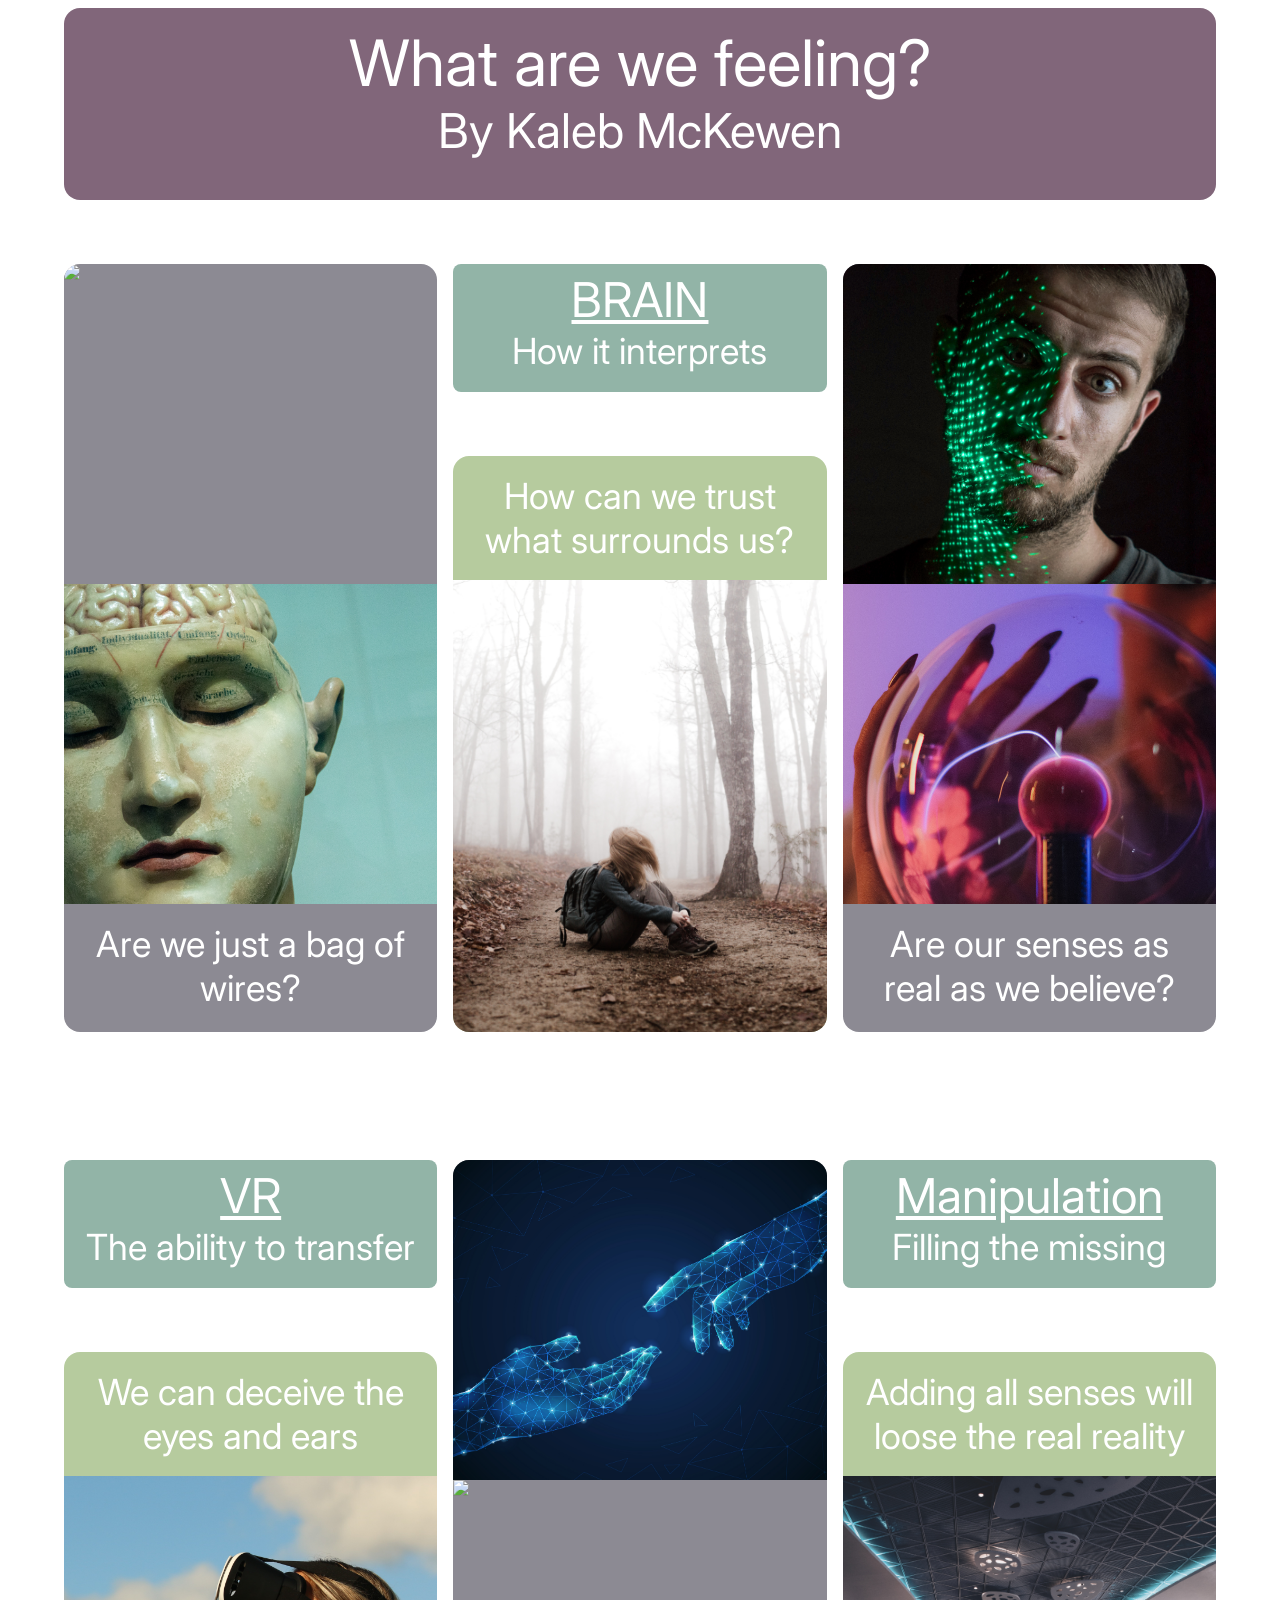
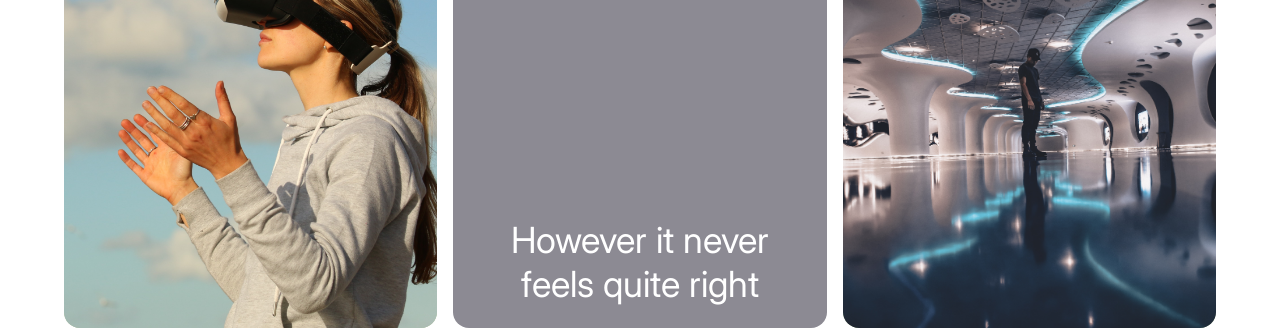
==== index.html @ 56bd13c2 "Added files Added website html, css and images to main" ====
<!DOCTYPE html>
<html>
<head>
    <meta charset="UTF-8" />
    <meta name="viewport" content="width=device-width, initial-scale=1">
    <title>DES222 Task 1 Kaleb McKewen</title>
    <link href='https://fonts.googleapis.com/css?family=Inter' rel='stylesheet'>
    <link rel="stylesheet" href="style.css">
</head>
<body>
    
  <div class="main-container-1">

    <div class="banner" id="banner">
      <div class="banner-title">What are we feeling?</div>
      <div class="banner-subtitle">By Kaleb McKewen</div>
    </div>

    <div class="double-picture-section" id="section1">
      <div class="double-picture-section-images">
      <img class="section-picture1" id="image1" src="./images/image1.jpg"></img>
      <img class="section-picture2" id="image2" src="./images/image2.jpg"></img>
      </div>
      <div class="section-blurb">Are we just a bag of wires?</div>
    </div>

    <div class="section-title" id="section1title">
      <div class="section-title-top">BRAIN</div>
      <div class="section-title-bottom">How it interprets</div>
    </div>

    <div class="single-picture-section" id="section2">
      <div class="section-blurb">How can we trust what surrounds us?</div>
      <img class="section-picture" id="image3" src="./images/image3.jpg"></img>
    </div>

    <div class="double-picture-section" id="section3">
      <div class="double-picture-section-images">
      <img class="section-picture1" id="image4" src="./images/image4.jpg"></img>
      <img class="section-picture2" id="image5" src="./images/image5.jpg"></img>
      </div>
      <div class="section-blurb">Are our senses as real as we believe?</div>
    </div>


    <div class="section-title" id="section4title">
      <div class="section-title-top">VR</div>
      <div class="section-title-bottom">The ability to transfer</div>
    </div>

    <div class="single-picture-section" id="section4">
      <div class="section-blurb">We can deceive the eyes and ears</div>
      <img class="section-picture" id="image6" src="./images/image6.jpg"></img>
    </div>

    <div class="double-picture-section" id="section5">
      <div class="double-picture-section-images">
      <img class="section-picture1" id="image7" src="./images/image7.jpg"></img>
      <img class="section-picture2" id="image8" src="./images/image8.jpg"></img>
      </div>
      <div class="section-blurb">However it never feels quite right</div>
    </div>

    <div class="section-title" id="section6title">
      <div class="section-title-top">Manipulation</div>
      <div class="section-title-bottom">Filling the missing</div>
    </div>

    <div class="single-picture-section" id="section6">
      <div class="section-blurb">Adding all senses will loose the real reality</div>
      <img class="section-picture" id="image6" src="./images/image9.jpg"></img>
    </div>
          
  </div>
</body>
</html>
---- style.css ----
/* Color pallete */
:root {
    --white-font: #FFFFFF;
    --black-font: #000000;
    --color1: #81667A;
    --color2: #8C8A93;
    --color3: #92B4A7;
    --color4: #B6CB9E;
    --color5: #D1F0B1;
}

.main-container-1 {
    max-width: 72em;
    margin: 0 auto;
    font-family: Inter;
    color: var(--white-font)
}

.banner {
    background-color: var(--color1);
    padding: 1em;
    border-radius: 1em;
    text-align: center;
}

.banner-title {
    font-size: 4em;
}

.banner-subtitle {
    font-size: 3em;
}

.double-picture-section {
    background-color: var(--color2);
    display:flex;
    flex-direction: column;
    border-radius: 1em;
    overflow: hidden;
 
}

.single-picture-section {
    background-color: var(--color4);
    display:flex;
    flex-direction: column;
    border-radius: 1em;
    overflow: hidden;
}

.section-picture {
    width: 100%;
    height:100%;
    object-fit:cover;
}

.section-picture1 {
    min-height: 20em;
    max-height: 20em;
    object-fit:cover;
}

.section-picture2 {
    min-height: 20em;
    max-height: 20em;
    object-fit:cover;
}

.double-picture-section-images {
    display: flex;
    flex-direction: column;
    flex-wrap: nowrap;
    justify-content: center;
    align-items: stretch;
    align-content: stretch
}


.section-blurb {
    padding: 0.5em;
    font-size: 2.25em;
    text-align: center;

}

.section-title {
    background-color: var(--color3);
    text-align: center;
    padding-top: 0.4em;
    border-radius: 0.5em;
}

.section-title-top{
    text-decoration: underline;
    font-size: 3em;
}

.section-title-bottom{
    font-size: 2.25em;
}


/*grid area names */
#banner {
    grid-area: ban;
}

#section1 {
    grid-area: sc1;
}

#section2 {
    grid-area: sc2;
}

#section3 {
    grid-area: sc3;
}

#section4 {
    grid-area: sc4;
}

#section5 {
    grid-area: sc5;
}

#section6 {
    grid-area: sc6;
}

#section1title {
    grid-area: sc1t;
}

#section4title {
    grid-area: sc4t;
}

#section6title {
    grid-area: sc6t;
}


.main-container-1 {
    display: grid;
    column-gap: 1em;
   grid-auto-columns: 1fr;
}


/* Responsive Layout breakpoints*/
.main-container-1 {
    /* Phone Layout */
    grid-template:
    "ban ban ban ban" minmax(12em, auto)
    ".   .   .   .  "minmax(4em, auto)
    "sc1t sc1t sc1t sc1t" minmax(8em, auto)
    ".   .   .   .  "minmax(2em, auto)
    "sc1 sc1 sc1 sc1" minmax(32em, auto)
    ".   .   .   .  "minmax(2em, auto)
    "sc2 sc2 sc2 sc2" minmax(32em, auto)
    ".   .   .   .  "minmax(2em, auto)
    "sc3 sc3 sc3 sc3" minmax(32em, auto)
    ".   .   .   .  "minmax(2em, auto)
    "sc4t sc4t sc4t sc4t" minmax(8em, auto)
    ".   .   .   .  "minmax(2em, auto)
    "sc4 sc4 sc4 sc4" minmax(32em, auto)
    ".   .   .   .  "minmax(2em, auto)
    "sc5 sc5 sc5 sc5" minmax(32em, auto)
    ".   .   .   .  "minmax(2em, auto)
    "sc6t sc6t sc6t sc6t" minmax(8em, auto)
    ".   .   .   .  "minmax(2em, auto)
    "sc6 sc6 sc6 sc6" minmax(32em, auto)

}

@media (min-width: 50em) {
    .main-container-1 {
    /* Tablet Layout */
    grid-template:
    "ban ban ban ban ban ban ban ban" minmax(12em, auto)
    ".   .   .   .   .   .   .   .  " minmax(4em, auto)
    "sc1t sc1t sc1t sc1t .   .   .   .  " minmax(4em, 4em)
    "sc1t sc1t sc1t sc1t  sc2  sc2 sc2 sc2  " minmax(4em, 4em)
    ". . . .  sc2  sc2 sc2 sc2  " minmax(4em, 4em)
    "sc1 sc1 sc1 sc1  sc2  sc2 sc2 sc2  " minmax(28em, 28em)
    "sc1 sc1 sc1 sc1  .  . . .  " minmax(4em, 4em)
    "sc1 sc1 sc1 sc1  sc3  sc3 sc3 sc3  " minmax(16em, 16em)
    ". . . .  sc3  sc3 sc3 sc3  " minmax(4em, 4em)
    "sc4t sc4t sc4t sc4t  sc3  sc3 sc3 sc3  " minmax(8em, 8em)
    ". . . .  sc3  sc3 sc3 sc3  " minmax(4em, 4em)
    "sc4 sc4 sc4 sc4  sc3  sc3 sc3 sc3  " minmax(16em, 16em)
    "sc4 sc4 sc4 sc4  .  . . .  " minmax(4em, 4em)
    "sc4 sc4 sc4 sc4  sc5  sc5 sc5 sc5  " minmax(16em, 16em)
    ". . . .  sc5  sc5 sc5 sc5  " minmax(4em, 4em)
    "sc6t sc6t sc6t sc6t  sc5  sc5 sc5 sc5  " minmax(8em, 8em)
    ". . . .  sc5  sc5 sc5 sc5  " minmax(4em, 4em)
    "sc6 sc6 sc6 sc6  sc5  sc5 sc5 sc5  " minmax(16em, 16em)
    "sc6 sc6 sc6 sc6  .  . . .  " minmax(28em, 28em)
    }
}

@media (min-width: 75em) {
    .main-container-1 {
    /* Desktop Layout */
    grid-template:
    "ban ban ban ban ban ban ban ban ban ban ban ban" minmax(12em, auto)
    " .   .   .   .   .   .   .   .   .   .   .   . " minmax(4em, auto)
    "sc1 sc1 sc1 sc1 sc1t sc1t sc1t sc1t sc3 sc3 sc3 sc3" minmax(8em, 8em)
    "sc1 sc1 sc1 sc1   .   .    .    . sc3 sc3 sc3 sc3" minmax(4em, 4em)
    "sc1 sc1 sc1 sc1 sc2 sc2 sc2 sc2 sc3 sc3 sc3 sc3" minmax(36em, auto)
    " .   .   .   .   .   .   .   .   .   .   .   . " minmax(8em, auto)
    "sc4t sc4t sc4t sc4t sc5 sc5 sc5 sc5 sc6t sc6t sc6t sc6t" minmax(8em, 8em)
    ".    .    .    .    sc5 sc5 sc5 sc5  .   .    .    ." minmax(4em, 4em)
    "sc4 sc4 sc4 sc4 sc5 sc5 sc5 sc5 sc6 sc6 sc6 sc6" minmax(36em, 36em)
    }
}
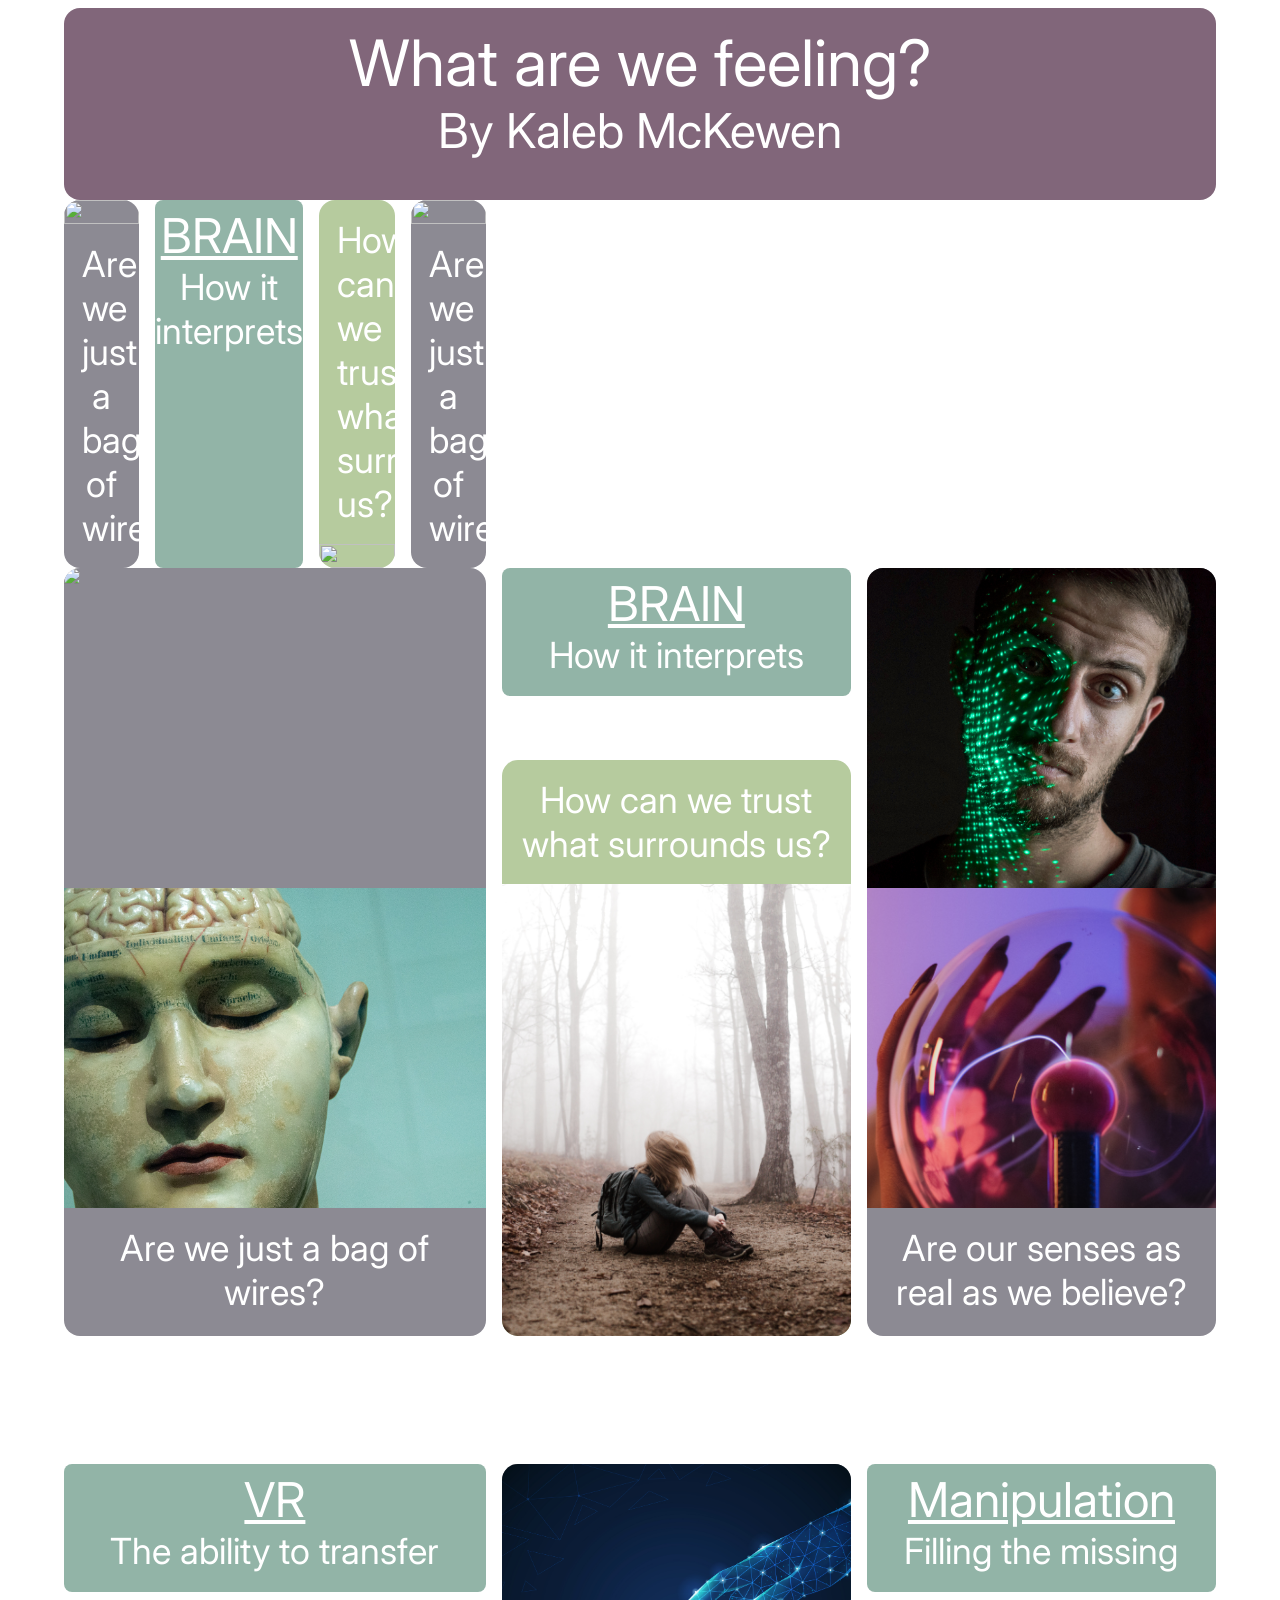
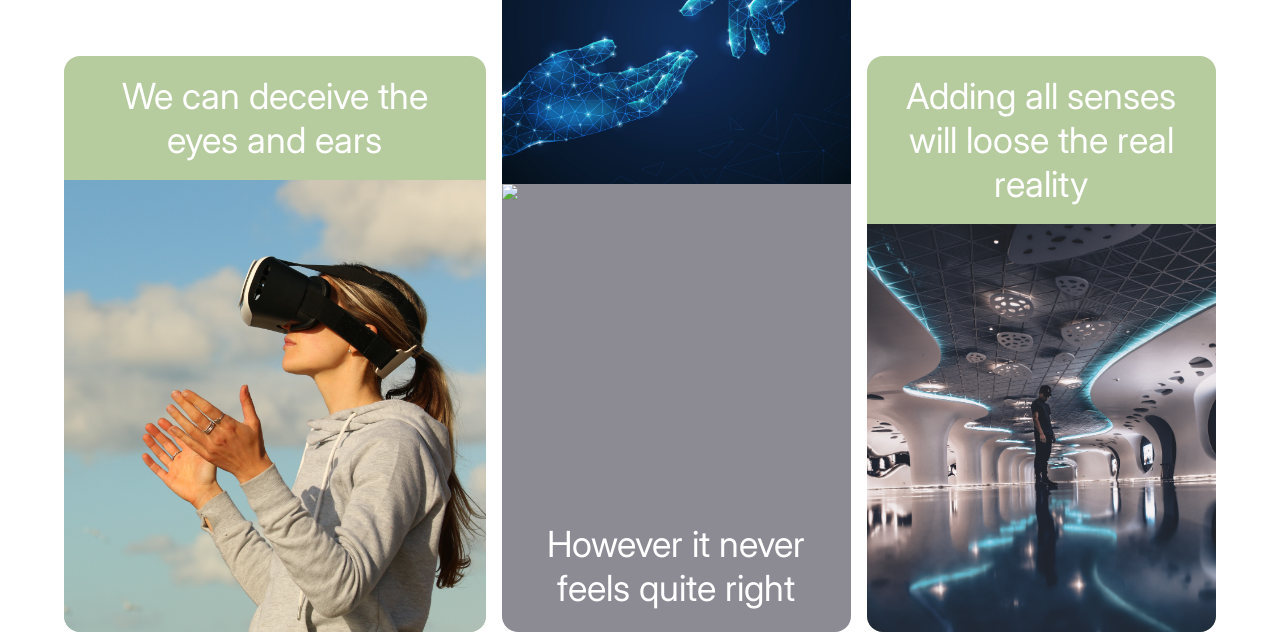
==== commit 5ac515c6: "Added sections Added section 7 to 9" ====
--- a/index.html
+++ b/index.html
@@ -16,7 +16,7 @@
       <div class="banner-subtitle">By Kaleb McKewen</div>
     </div>
 
-    <div class="double-picture-section" id="section1">
+    <div class="large-picture-section" id="section1">
       <div class="double-picture-section-images">
       <img class="section-picture1" id="image1" src="./images/image1.jpg"></img>
       <img class="section-picture2" id="image2" src="./images/image2.jpg"></img>
@@ -34,7 +34,7 @@
       <img class="section-picture" id="image3" src="./images/image3.jpg"></img>
     </div>
 
-    <div class="double-picture-section" id="section3">
+    <div class="large-picture-section" id="section3">
       <div class="double-picture-section-images">
       <img class="section-picture1" id="image4" src="./images/image4.jpg"></img>
       <img class="section-picture2" id="image5" src="./images/image5.jpg"></img>
@@ -53,7 +53,7 @@
       <img class="section-picture" id="image6" src="./images/image6.jpg"></img>
     </div>
 
-    <div class="double-picture-section" id="section5">
+    <div class="large-picture-section" id="section5">
       <div class="double-picture-section-images">
       <img class="section-picture1" id="image7" src="./images/image7.jpg"></img>
       <img class="section-picture2" id="image8" src="./images/image8.jpg"></img>
@@ -68,7 +68,27 @@
 
     <div class="single-picture-section" id="section6">
       <div class="section-blurb">Adding all senses will loose the real reality</div>
-      <img class="section-picture" id="image6" src="./images/image9.jpg"></img>
+      <img class="section-picture" id="image9" src="./images/image9.jpg"></img>
+    </div>
+
+    <div class="large-picture-section" id="section7">
+      <img class="section-picture" id="image10" src="./images/image10.jpg"></img>
+      <div class="section-blurb">Are we just a bag of wires?</div>
+    </div>
+
+    <div class="section-title" id="section8title">
+      <div class="section-title-top">BRAIN</div>
+      <div class="section-title-bottom">How it interprets</div>
+    </div>
+
+    <div class="single-picture-section" id="section8">
+      <div class="section-blurb">How can we trust what surrounds us?</div>
+      <img class="section-picture" id="image11" src="./images/image11.jpg"></img>
+    </div>
+
+    <div class="large-picture-section" id="section9">
+      <img class="section-picture" id="image12" src="./images/image12.jpg"></img>
+      <div class="section-blurb">Are we just a bag of wires?</div>
     </div>
           
   </div>
--- a/style.css
+++ b/style.css
@@ -31,7 +31,7 @@
     font-size: 3em;
 }
 
-.double-picture-section {
+.large-picture-section {
     background-color: var(--color2);
     display:flex;
     flex-direction: column;
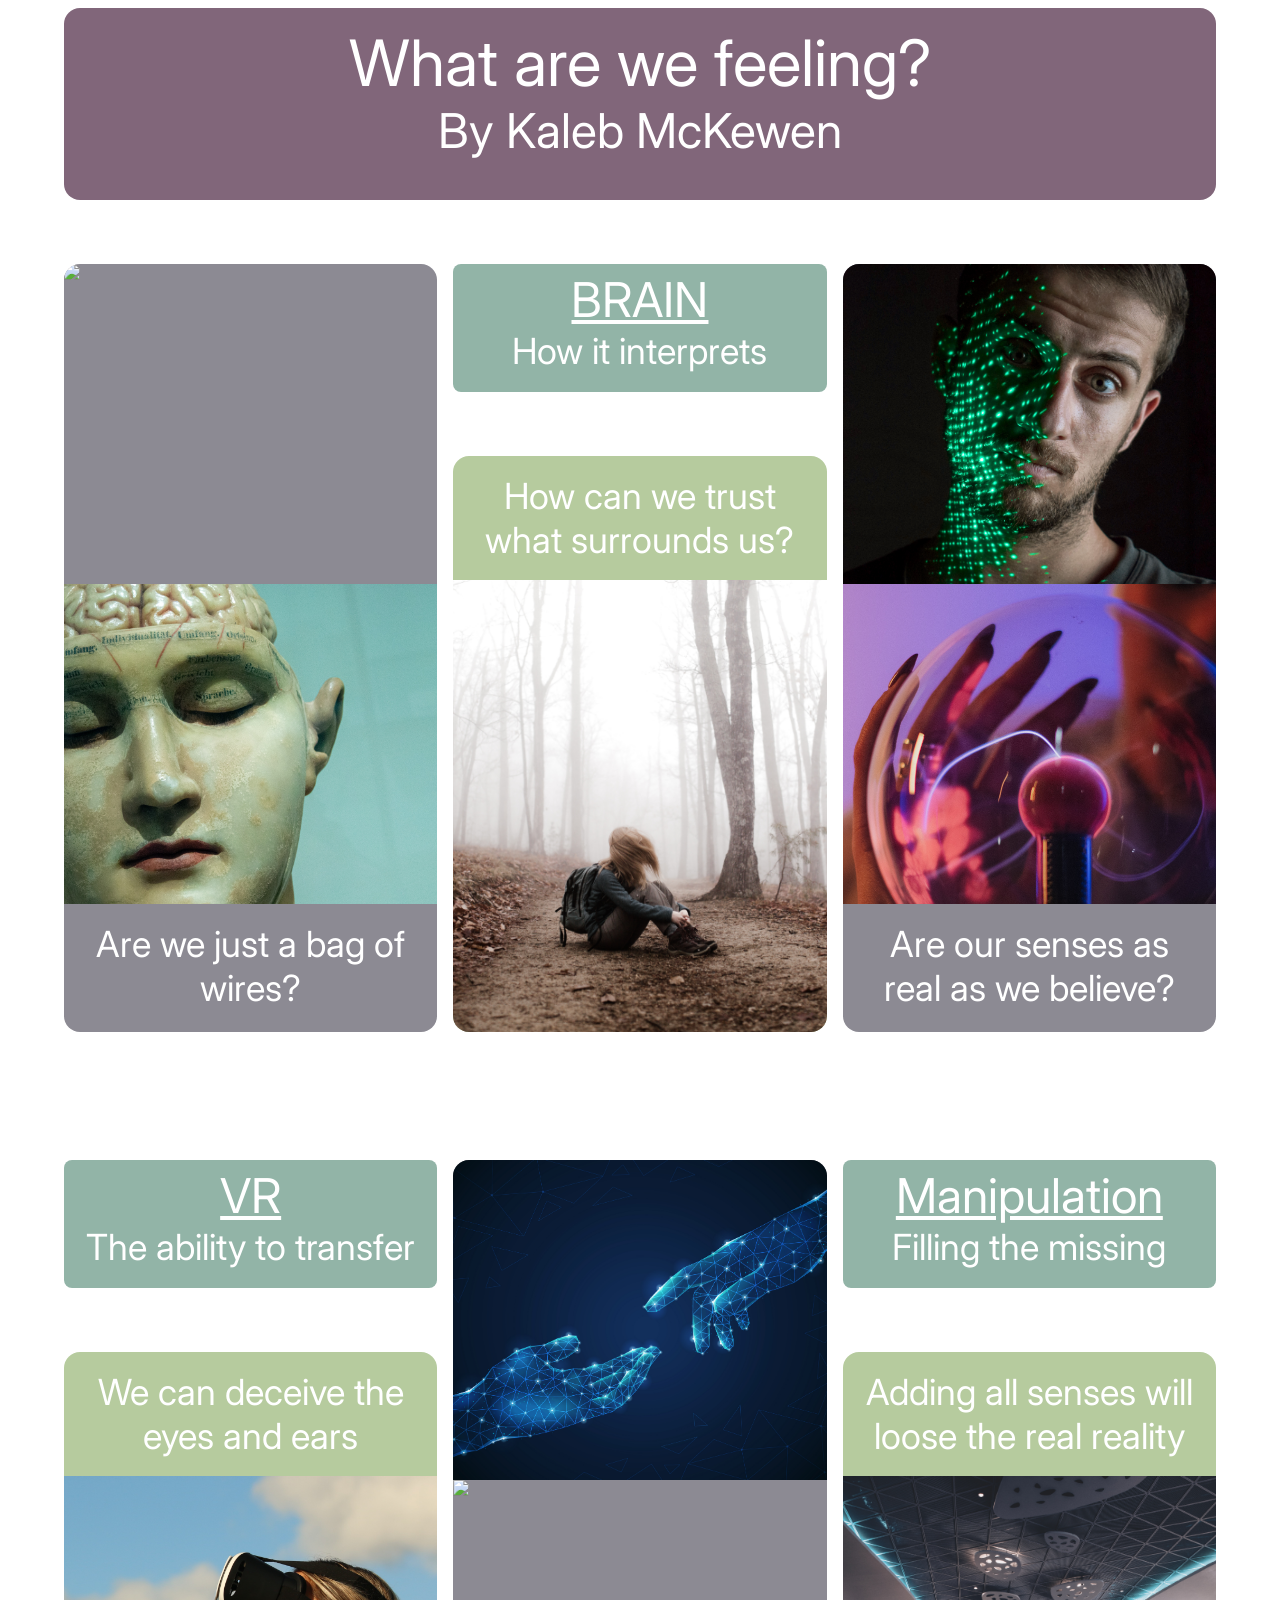
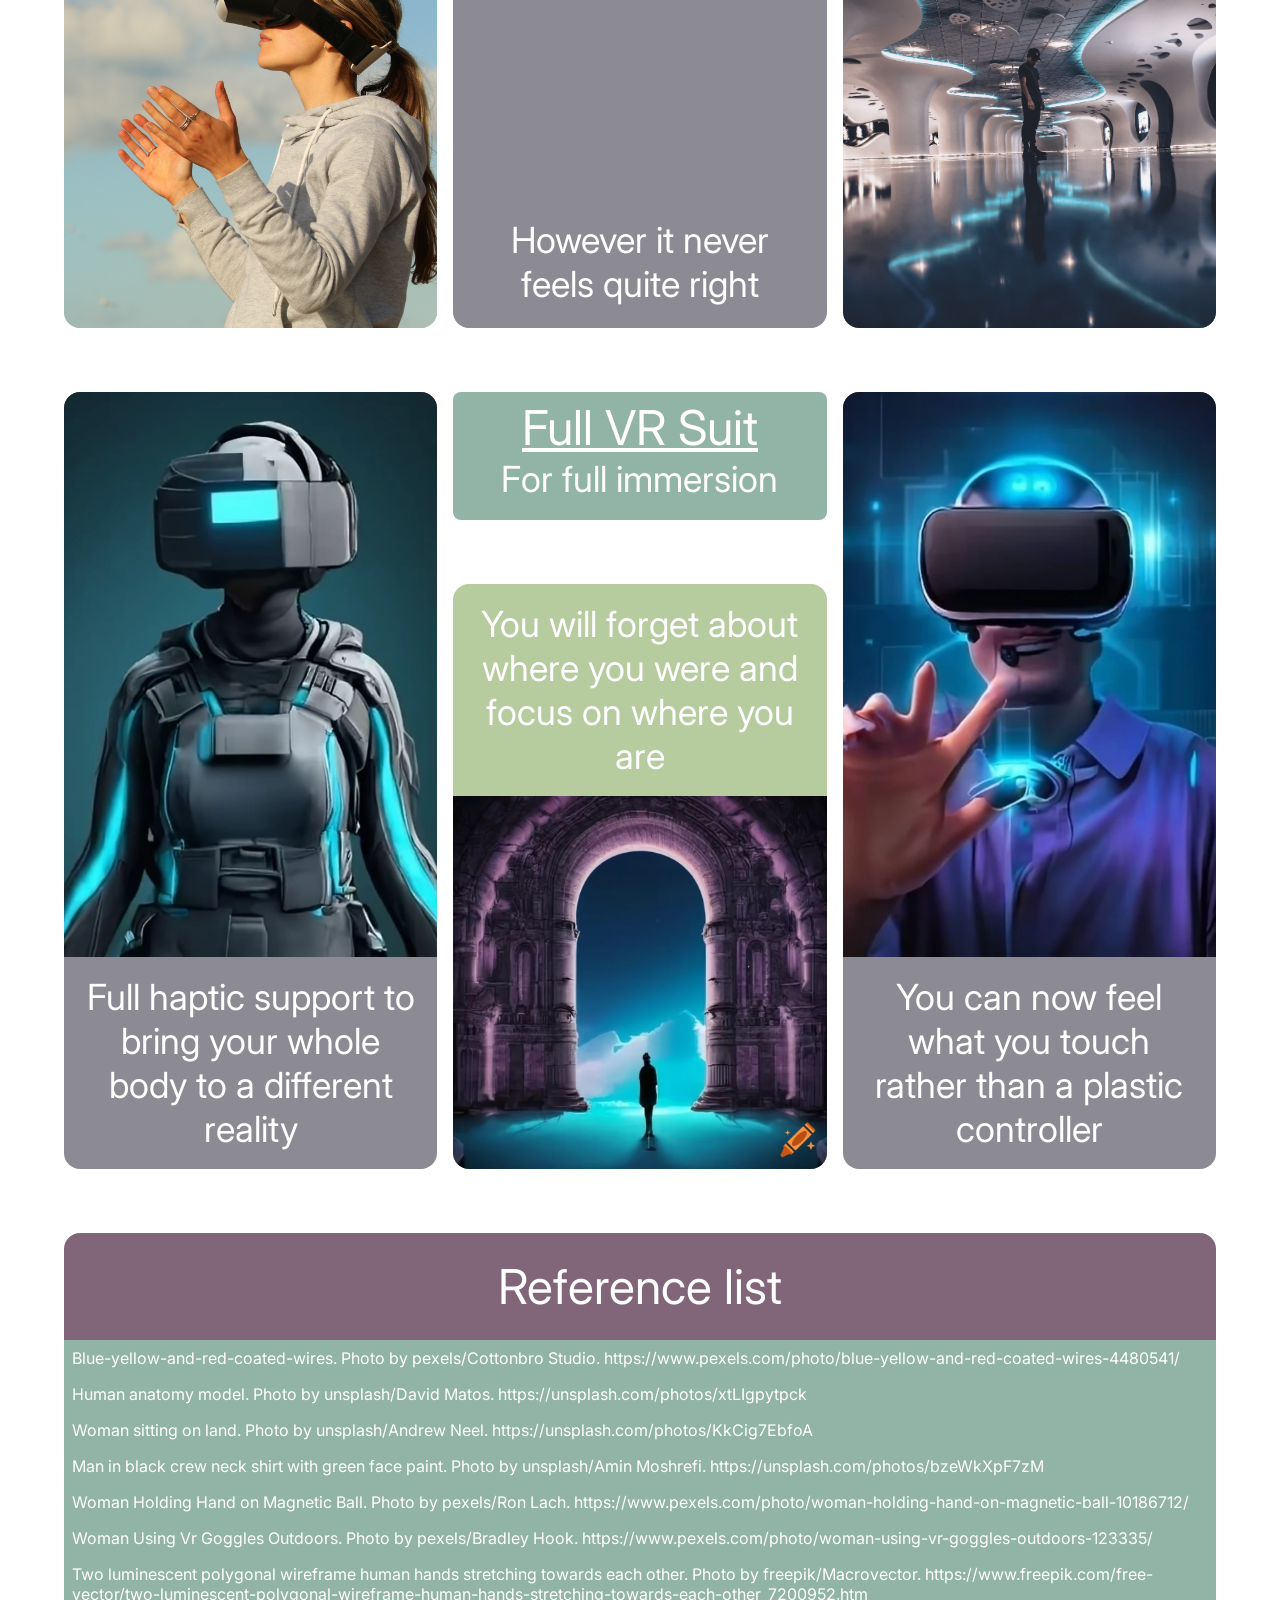
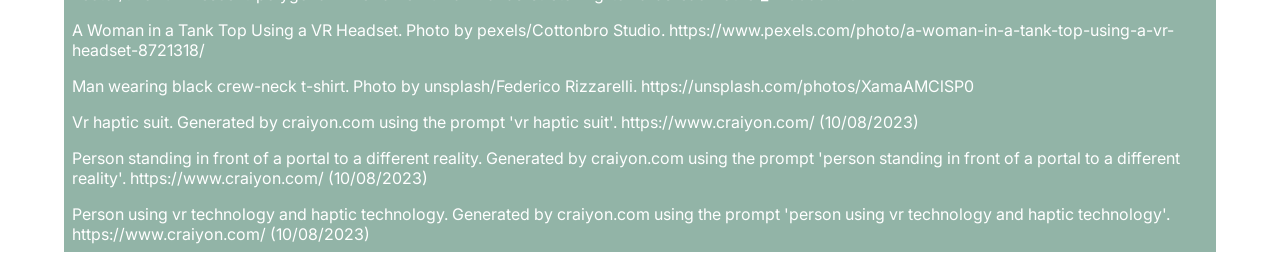
==== commit 972fd8a2: "Rename to fix github pages Rename to fix github pages had to rename back to index.html" ====
--- a/index.html
+++ b/index.html
@@ -73,22 +73,39 @@
 
     <div class="large-picture-section" id="section7">
       <img class="section-picture" id="image10" src="./images/image10.jpg"></img>
-      <div class="section-blurb">Are we just a bag of wires?</div>
+      <div class="section-blurb">Full haptic support to bring your whole body to a different reality</div>
     </div>
 
     <div class="section-title" id="section8title">
-      <div class="section-title-top">BRAIN</div>
-      <div class="section-title-bottom">How it interprets</div>
+      <div class="section-title-top">Full VR Suit</div>
+      <div class="section-title-bottom">For full immersion</div>
     </div>
 
     <div class="single-picture-section" id="section8">
-      <div class="section-blurb">How can we trust what surrounds us?</div>
+      <div class="section-blurb">You will forget about where you were and focus on where you are</div>
       <img class="section-picture" id="image11" src="./images/image11.jpg"></img>
     </div>
 
     <div class="large-picture-section" id="section9">
       <img class="section-picture" id="image12" src="./images/image12.jpg"></img>
-      <div class="section-blurb">Are we just a bag of wires?</div>
+      <div class="section-blurb">You can now feel what you touch rather than a plastic controller</div>
+    </div>
+
+    
+    <div class="references" id = "references">
+      <div class="reference-title" id="reference-title">Reference list</div>
+      <div class = reference-list>Blue-yellow-and-red-coated-wires. Photo by pexels/Cottonbro Studio. https://www.pexels.com/photo/blue-yellow-and-red-coated-wires-4480541/</div>
+      <div class = reference-list>Human anatomy model. Photo by unsplash/David Matos. https://unsplash.com/photos/xtLIgpytpck</div>
+      <div class = reference-list>Woman sitting on land. Photo by unsplash/Andrew Neel. https://unsplash.com/photos/KkCig7EbfoA</div>
+      <div class = reference-list>Man in black crew neck shirt with green face paint. Photo by unsplash/Amin Moshrefi. https://unsplash.com/photos/bzeWkXpF7zM</div>
+      <div class = reference-list>Woman Holding Hand on Magnetic Ball. Photo by pexels/Ron Lach. https://www.pexels.com/photo/woman-holding-hand-on-magnetic-ball-10186712/</div>
+      <div class = reference-list>Woman Using Vr Goggles Outdoors. Photo by pexels/Bradley Hook. https://www.pexels.com/photo/woman-using-vr-goggles-outdoors-123335/</div>
+      <div class = reference-list>Two luminescent polygonal wireframe human hands stretching towards each other. Photo by freepik/Macrovector. https://www.freepik.com/free-vector/two-luminescent-polygonal-wireframe-human-hands-stretching-towards-each-other_7200952.htm</div>
+      <div class = reference-list>A Woman in a Tank Top Using a VR Headset. Photo by pexels/Cottonbro Studio. https://www.pexels.com/photo/a-woman-in-a-tank-top-using-a-vr-headset-8721318/</div>
+      <div class = reference-list>Man wearing black crew-neck t-shirt. Photo by unsplash/Federico Rizzarelli. https://unsplash.com/photos/XamaAMClSP0</div>
+      <div class = reference-list>Vr haptic suit. Generated by craiyon.com using the prompt 'vr haptic suit'. https://www.craiyon.com/ (10/08/2023)</div>
+      <div class = reference-list>Person standing in front of a portal to a different reality. Generated by craiyon.com using the prompt 'person standing in front of a portal to a different reality'. https://www.craiyon.com/ (10/08/2023)</div>
+      <div class = reference-list>Person using vr technology and haptic technology. Generated by craiyon.com using the prompt 'person using vr technology and haptic technology'. https://www.craiyon.com/ (10/08/2023)</div>
     </div>
           
   </div>
--- a/style.css
+++ b/style.css
@@ -31,6 +31,28 @@
     font-size: 3em;
 }
 
+.references {
+    border-top-left-radius: 1em;
+    border-top-right-radius: 1em;
+    overflow: hidden;
+}
+
+.reference-title {
+    padding: 0.5em;
+    font-size: 3em;
+    text-align: center;
+    background-color: var(--color1);
+    
+}
+
+.reference-list {
+    padding: 0.5em;
+    font-size: 1em;
+    background-color: var(--color3);
+    
+}
+
+
 .large-picture-section {
     background-color: var(--color2);
     display:flex;
@@ -129,6 +151,18 @@
     grid-area: sc6;
 }
 
+#section7 {
+    grid-area: sc7;
+}
+
+#section8 {
+    grid-area: sc8;
+}
+
+#section9 {
+    grid-area: sc9;
+}
+
 #section1title {
     grid-area: sc1t;
 }
@@ -139,6 +173,14 @@
 
 #section6title {
     grid-area: sc6t;
+}
+
+#section8title {
+    grid-area: sc8t;
+}
+
+#references {
+    grid-area: ref;
 }
 
 
@@ -172,6 +214,16 @@
     "sc6t sc6t sc6t sc6t" minmax(8em, auto)
     ".   .   .   .  "minmax(2em, auto)
     "sc6 sc6 sc6 sc6" minmax(32em, auto)
+    ".   .   .   .  "minmax(2em, auto)
+    "sc8t sc8t sc8t sc8t" minmax(8em, auto)
+    ".   .   .   .  "minmax(2em, auto)
+    "sc7 sc7 sc7 sc7" minmax(32em, auto)
+    ".   .   .   .  "minmax(2em, auto)
+    "sc8 sc8 sc8 sc8" minmax(32em, auto)
+    ".   .   .   .  "minmax(2em, auto)
+    "sc9 sc9 sc9 sc9" minmax(32em, auto)
+    ".   .   .   .  "minmax(4em, auto)
+    "ref ref ref ref" minmax(auto, auto)
 
 }
 
@@ -197,7 +249,17 @@
     "sc6t sc6t sc6t sc6t  sc5  sc5 sc5 sc5  " minmax(8em, 8em)
     ". . . .  sc5  sc5 sc5 sc5  " minmax(4em, 4em)
     "sc6 sc6 sc6 sc6  sc5  sc5 sc5 sc5  " minmax(16em, 16em)
-    "sc6 sc6 sc6 sc6  .  . . .  " minmax(28em, 28em)
+    "sc6 sc6 sc6 sc6  .  . . .  " minmax(4em, 4em)
+    "sc6 sc6 sc6 sc6  sc7  sc7 sc7 sc7  " minmax(16em, 16em)
+    ". . . .  sc7  sc7 sc7 sc7  " minmax(4em, 4em)
+    "sc8t sc8t sc8t sc8t  sc7  sc7 sc7 sc7  " minmax(8em, 8em)
+    ". . . .  sc7  sc7 sc7 sc7  " minmax(4em, 4em)
+    "sc8 sc8 sc8 sc8  sc7  sc7 sc7 sc7  " minmax(16em, 16em)
+    "sc8 sc8 sc8 sc8  .  . . .  " minmax(4em, 4em)
+    "sc8 sc8 sc8 sc8  sc9  sc9 sc9 sc9  " minmax(16em, 16em)
+    ". . . .  sc9  sc9 sc9 sc9  " minmax(28em, 28em)
+    ".   .   .   .   .   .   .   .  " minmax(4em, auto)
+    "ref ref ref ref ref ref ref ref" minmax(auto, auto)
     }
 }
 
@@ -214,5 +276,11 @@
     "sc4t sc4t sc4t sc4t sc5 sc5 sc5 sc5 sc6t sc6t sc6t sc6t" minmax(8em, 8em)
     ".    .    .    .    sc5 sc5 sc5 sc5  .   .    .    ." minmax(4em, 4em)
     "sc4 sc4 sc4 sc4 sc5 sc5 sc5 sc5 sc6 sc6 sc6 sc6" minmax(36em, 36em)
+    " .   .   .   .   .   .   .   .   .   .   .   . " minmax(4em, auto)
+    "sc7 sc7 sc7 sc7 sc8t sc8t sc8t sc8t sc9 sc9 sc9 sc9" minmax(8em, 8em)
+    "sc7 sc7 sc7 sc7   .   .    .    . sc9 sc9 sc9 sc9" minmax(4em, 4em)
+    "sc7 sc7 sc7 sc7 sc8 sc8 sc8 sc8 sc9 sc9 sc9 sc9" minmax(36em, auto)
+    " .   .   .   .   .   .   .   .   .   .   .   . " minmax(4em, auto)
+    "ref ref ref ref ref ref ref ref ref ref ref ref" minmax(auto, auto)
     }
 }
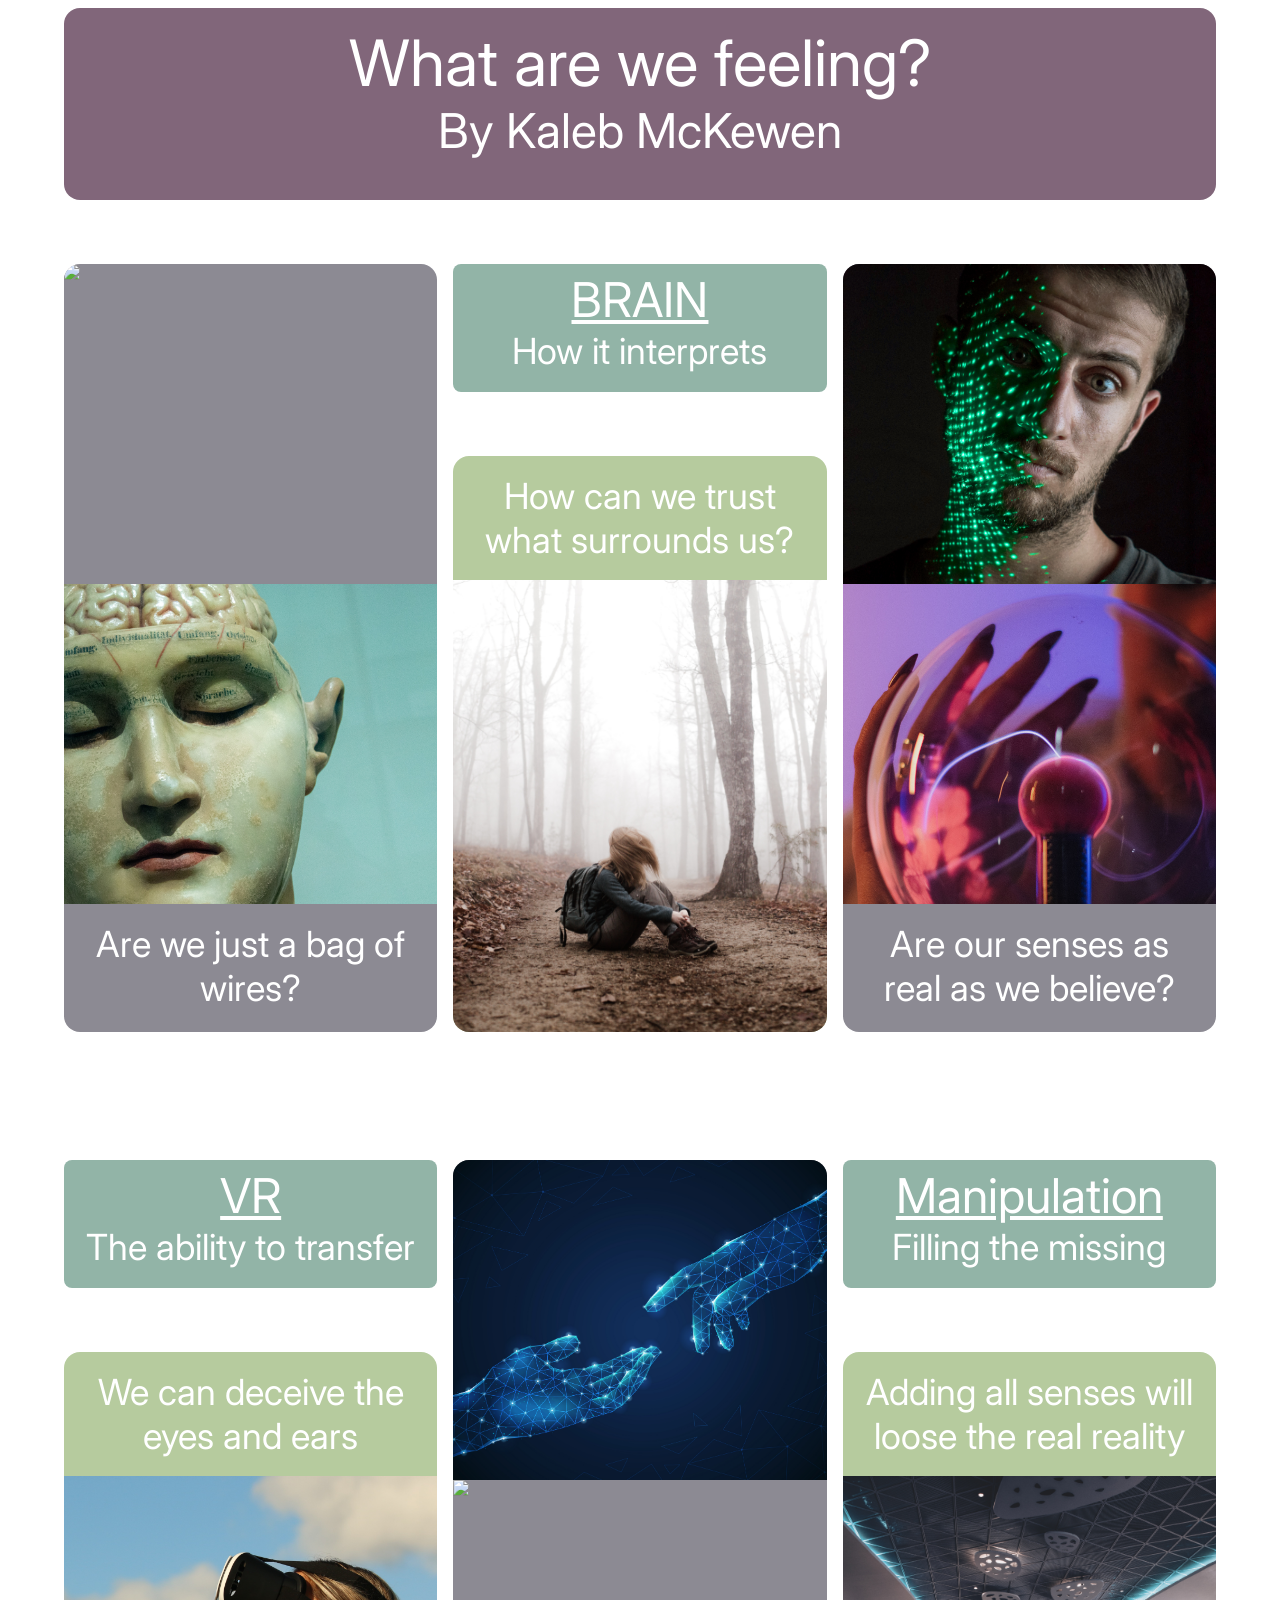
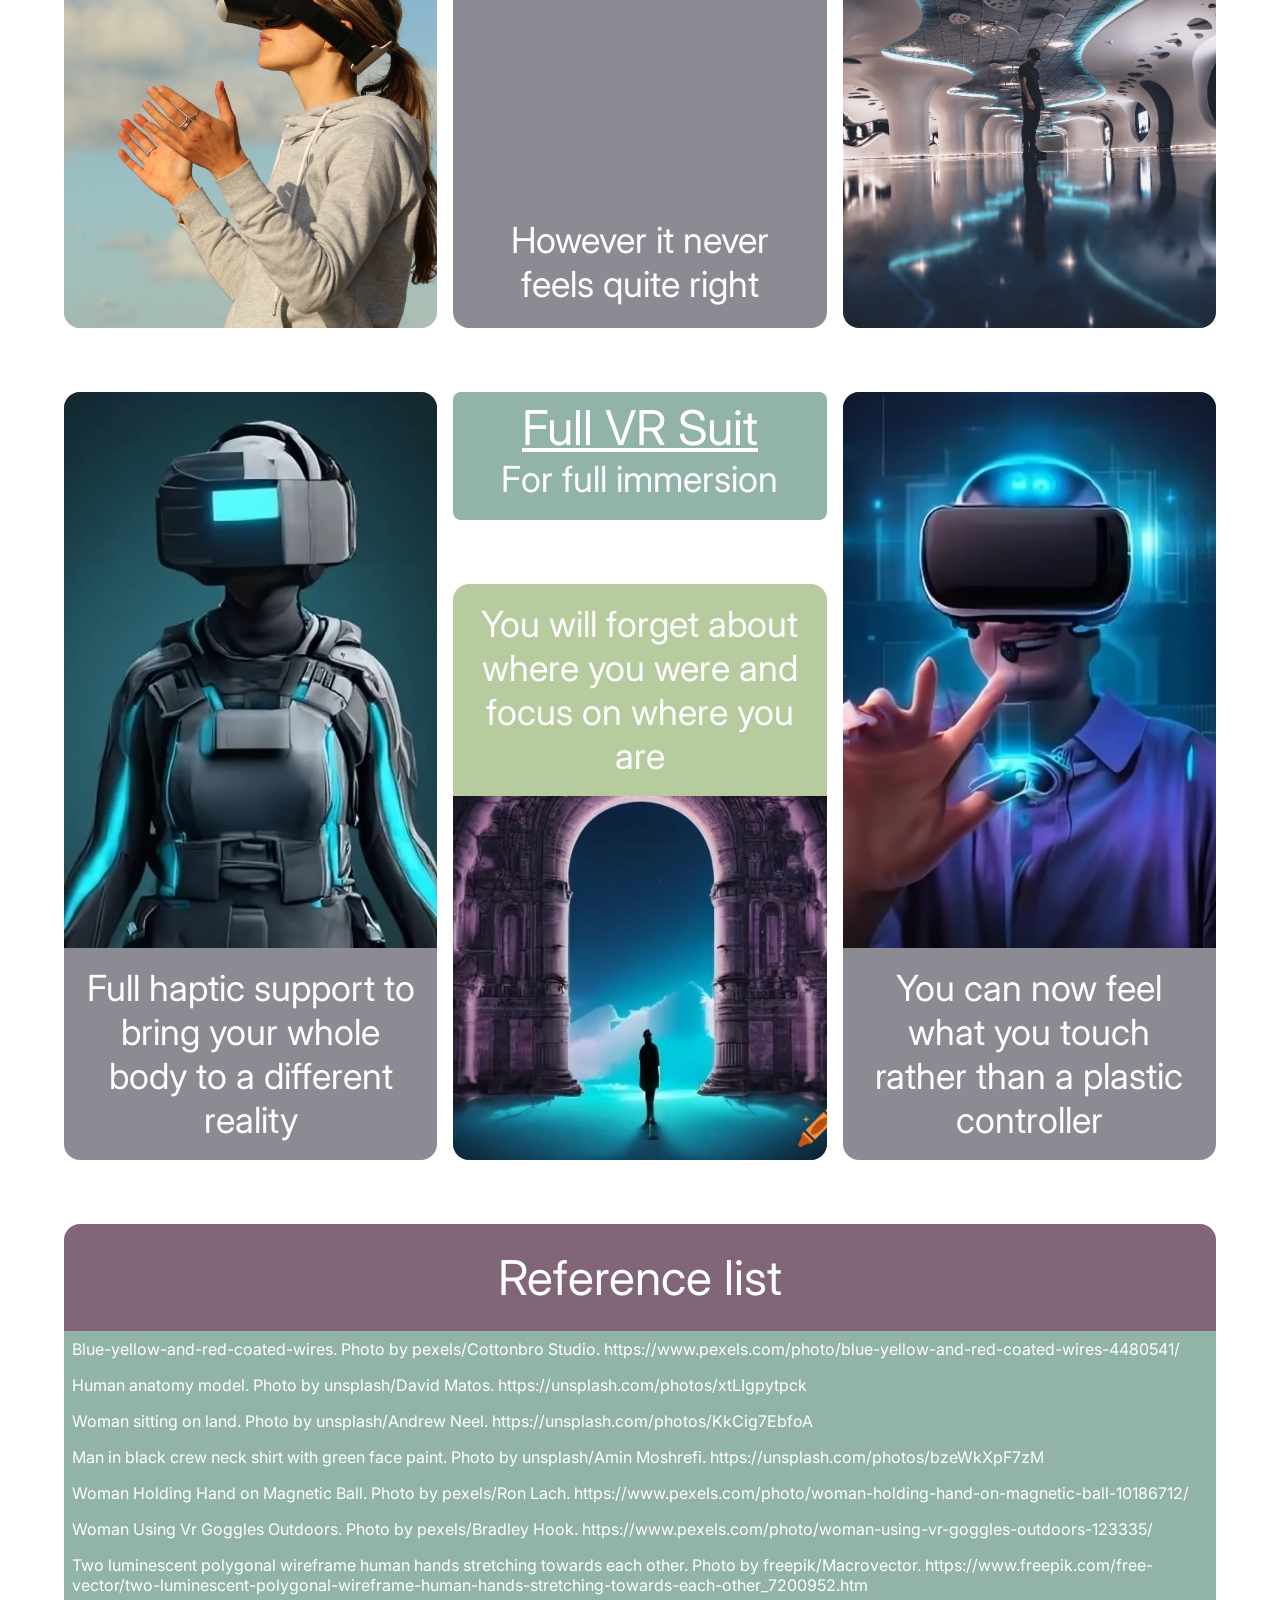
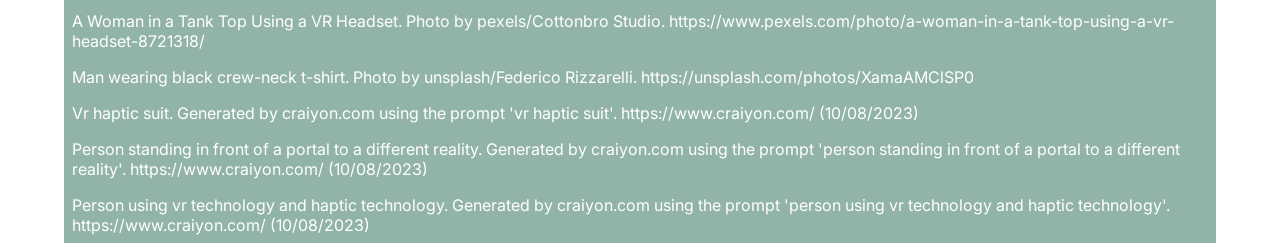
==== commit 1331ac38: "Fixed image sizing Fixed image sizing for image 11 also formatted code" ====
--- a/index.html
+++ b/index.html
@@ -1,14 +1,16 @@
 <!DOCTYPE html>
 <html>
+
 <head>
-    <meta charset="UTF-8" />
-    <meta name="viewport" content="width=device-width, initial-scale=1">
-    <title>DES222 Task 1 Kaleb McKewen</title>
-    <link href='https://fonts.googleapis.com/css?family=Inter' rel='stylesheet'>
-    <link rel="stylesheet" href="style.css">
+  <meta charset="UTF-8" />
+  <meta name="viewport" content="width=device-width, initial-scale=1">
+  <title>DES222 Task 1 Kaleb McKewen</title>
+  <link href='https://fonts.googleapis.com/css?family=Inter' rel='stylesheet'>
+  <link rel="stylesheet" href="style.css">
 </head>
+
 <body>
-    
+
   <div class="main-container-1">
 
     <div class="banner" id="banner">
@@ -18,8 +20,8 @@
 
     <div class="large-picture-section" id="section1">
       <div class="double-picture-section-images">
-      <img class="section-picture1" id="image1" src="./images/image1.jpg"></img>
-      <img class="section-picture2" id="image2" src="./images/image2.jpg"></img>
+        <img class="section-picture1" id="image1" src="./images/image1.jpg"></img>
+        <img class="section-picture2" id="image2" src="./images/image2.jpg"></img>
       </div>
       <div class="section-blurb">Are we just a bag of wires?</div>
     </div>
@@ -36,8 +38,8 @@
 
     <div class="large-picture-section" id="section3">
       <div class="double-picture-section-images">
-      <img class="section-picture1" id="image4" src="./images/image4.jpg"></img>
-      <img class="section-picture2" id="image5" src="./images/image5.jpg"></img>
+        <img class="section-picture1" id="image4" src="./images/image4.jpg"></img>
+        <img class="section-picture2" id="image5" src="./images/image5.jpg"></img>
       </div>
       <div class="section-blurb">Are our senses as real as we believe?</div>
     </div>
@@ -55,8 +57,8 @@
 
     <div class="large-picture-section" id="section5">
       <div class="double-picture-section-images">
-      <img class="section-picture1" id="image7" src="./images/image7.jpg"></img>
-      <img class="section-picture2" id="image8" src="./images/image8.jpg"></img>
+        <img class="section-picture1" id="image7" src="./images/image7.jpg"></img>
+        <img class="section-picture2" id="image8" src="./images/image8.jpg"></img>
       </div>
       <div class="section-blurb">However it never feels quite right</div>
     </div>
@@ -91,24 +93,39 @@
       <div class="section-blurb">You can now feel what you touch rather than a plastic controller</div>
     </div>
 
-    
-    <div class="references" id = "references">
+
+    <div class="references" id="references">
       <div class="reference-title" id="reference-title">Reference list</div>
-      <div class = reference-list>Blue-yellow-and-red-coated-wires. Photo by pexels/Cottonbro Studio. https://www.pexels.com/photo/blue-yellow-and-red-coated-wires-4480541/</div>
-      <div class = reference-list>Human anatomy model. Photo by unsplash/David Matos. https://unsplash.com/photos/xtLIgpytpck</div>
-      <div class = reference-list>Woman sitting on land. Photo by unsplash/Andrew Neel. https://unsplash.com/photos/KkCig7EbfoA</div>
-      <div class = reference-list>Man in black crew neck shirt with green face paint. Photo by unsplash/Amin Moshrefi. https://unsplash.com/photos/bzeWkXpF7zM</div>
-      <div class = reference-list>Woman Holding Hand on Magnetic Ball. Photo by pexels/Ron Lach. https://www.pexels.com/photo/woman-holding-hand-on-magnetic-ball-10186712/</div>
-      <div class = reference-list>Woman Using Vr Goggles Outdoors. Photo by pexels/Bradley Hook. https://www.pexels.com/photo/woman-using-vr-goggles-outdoors-123335/</div>
-      <div class = reference-list>Two luminescent polygonal wireframe human hands stretching towards each other. Photo by freepik/Macrovector. https://www.freepik.com/free-vector/two-luminescent-polygonal-wireframe-human-hands-stretching-towards-each-other_7200952.htm</div>
-      <div class = reference-list>A Woman in a Tank Top Using a VR Headset. Photo by pexels/Cottonbro Studio. https://www.pexels.com/photo/a-woman-in-a-tank-top-using-a-vr-headset-8721318/</div>
-      <div class = reference-list>Man wearing black crew-neck t-shirt. Photo by unsplash/Federico Rizzarelli. https://unsplash.com/photos/XamaAMClSP0</div>
-      <div class = reference-list>Vr haptic suit. Generated by craiyon.com using the prompt 'vr haptic suit'. https://www.craiyon.com/ (10/08/2023)</div>
-      <div class = reference-list>Person standing in front of a portal to a different reality. Generated by craiyon.com using the prompt 'person standing in front of a portal to a different reality'. https://www.craiyon.com/ (10/08/2023)</div>
-      <div class = reference-list>Person using vr technology and haptic technology. Generated by craiyon.com using the prompt 'person using vr technology and haptic technology'. https://www.craiyon.com/ (10/08/2023)</div>
+      <div class=reference-list>Blue-yellow-and-red-coated-wires. Photo by pexels/Cottonbro Studio.
+        https://www.pexels.com/photo/blue-yellow-and-red-coated-wires-4480541/</div>
+      <div class=reference-list>Human anatomy model. Photo by unsplash/David Matos.
+        https://unsplash.com/photos/xtLIgpytpck</div>
+      <div class=reference-list>Woman sitting on land. Photo by unsplash/Andrew Neel.
+        https://unsplash.com/photos/KkCig7EbfoA</div>
+      <div class=reference-list>Man in black crew neck shirt with green face paint. Photo by unsplash/Amin Moshrefi.
+        https://unsplash.com/photos/bzeWkXpF7zM</div>
+      <div class=reference-list>Woman Holding Hand on Magnetic Ball. Photo by pexels/Ron Lach.
+        https://www.pexels.com/photo/woman-holding-hand-on-magnetic-ball-10186712/</div>
+      <div class=reference-list>Woman Using Vr Goggles Outdoors. Photo by pexels/Bradley Hook.
+        https://www.pexels.com/photo/woman-using-vr-goggles-outdoors-123335/</div>
+      <div class=reference-list>Two luminescent polygonal wireframe human hands stretching towards each other. Photo by
+        freepik/Macrovector.
+        https://www.freepik.com/free-vector/two-luminescent-polygonal-wireframe-human-hands-stretching-towards-each-other_7200952.htm
+      </div>
+      <div class=reference-list>A Woman in a Tank Top Using a VR Headset. Photo by pexels/Cottonbro Studio.
+        https://www.pexels.com/photo/a-woman-in-a-tank-top-using-a-vr-headset-8721318/</div>
+      <div class=reference-list>Man wearing black crew-neck t-shirt. Photo by unsplash/Federico Rizzarelli.
+        https://unsplash.com/photos/XamaAMClSP0</div>
+      <div class=reference-list>Vr haptic suit. Generated by craiyon.com using the prompt 'vr haptic suit'.
+        https://www.craiyon.com/ (10/08/2023)</div>
+      <div class=reference-list>Person standing in front of a portal to a different reality. Generated by craiyon.com
+        using the prompt 'person standing in front of a portal to a different reality'. https://www.craiyon.com/
+        (10/08/2023)</div>
+      <div class=reference-list>Person using vr technology and haptic technology. Generated by craiyon.com using the
+        prompt 'person using vr technology and haptic technology'. https://www.craiyon.com/ (10/08/2023)</div>
     </div>
-          
+
   </div>
 </body>
-</html>
-  +
+</html>
--- a/style.css
+++ b/style.css
@@ -42,29 +42,29 @@
     font-size: 3em;
     text-align: center;
     background-color: var(--color1);
-    
+
 }
 
 .reference-list {
     padding: 0.5em;
     font-size: 1em;
     background-color: var(--color3);
-    
+
 }
 
 
 .large-picture-section {
     background-color: var(--color2);
-    display:flex;
+    display: flex;
     flex-direction: column;
     border-radius: 1em;
     overflow: hidden;
- 
+
 }
 
 .single-picture-section {
     background-color: var(--color4);
-    display:flex;
+    display: flex;
     flex-direction: column;
     border-radius: 1em;
     overflow: hidden;
@@ -72,20 +72,20 @@
 
 .section-picture {
     width: 100%;
-    height:100%;
-    object-fit:cover;
+    height: 100%;
+    object-fit: cover;
 }
 
 .section-picture1 {
     min-height: 20em;
     max-height: 20em;
-    object-fit:cover;
+    object-fit: cover;
 }
 
 .section-picture2 {
     min-height: 20em;
     max-height: 20em;
-    object-fit:cover;
+    object-fit: cover;
 }
 
 .double-picture-section-images {
@@ -112,12 +112,12 @@
     border-radius: 0.5em;
 }
 
-.section-title-top{
+.section-title-top {
     text-decoration: underline;
     font-size: 3em;
 }
 
-.section-title-bottom{
+.section-title-bottom {
     font-size: 2.25em;
 }
 
@@ -187,7 +187,7 @@
 .main-container-1 {
     display: grid;
     column-gap: 1em;
-   grid-auto-columns: 1fr;
+    grid-auto-columns: 1fr;
 }
 
 
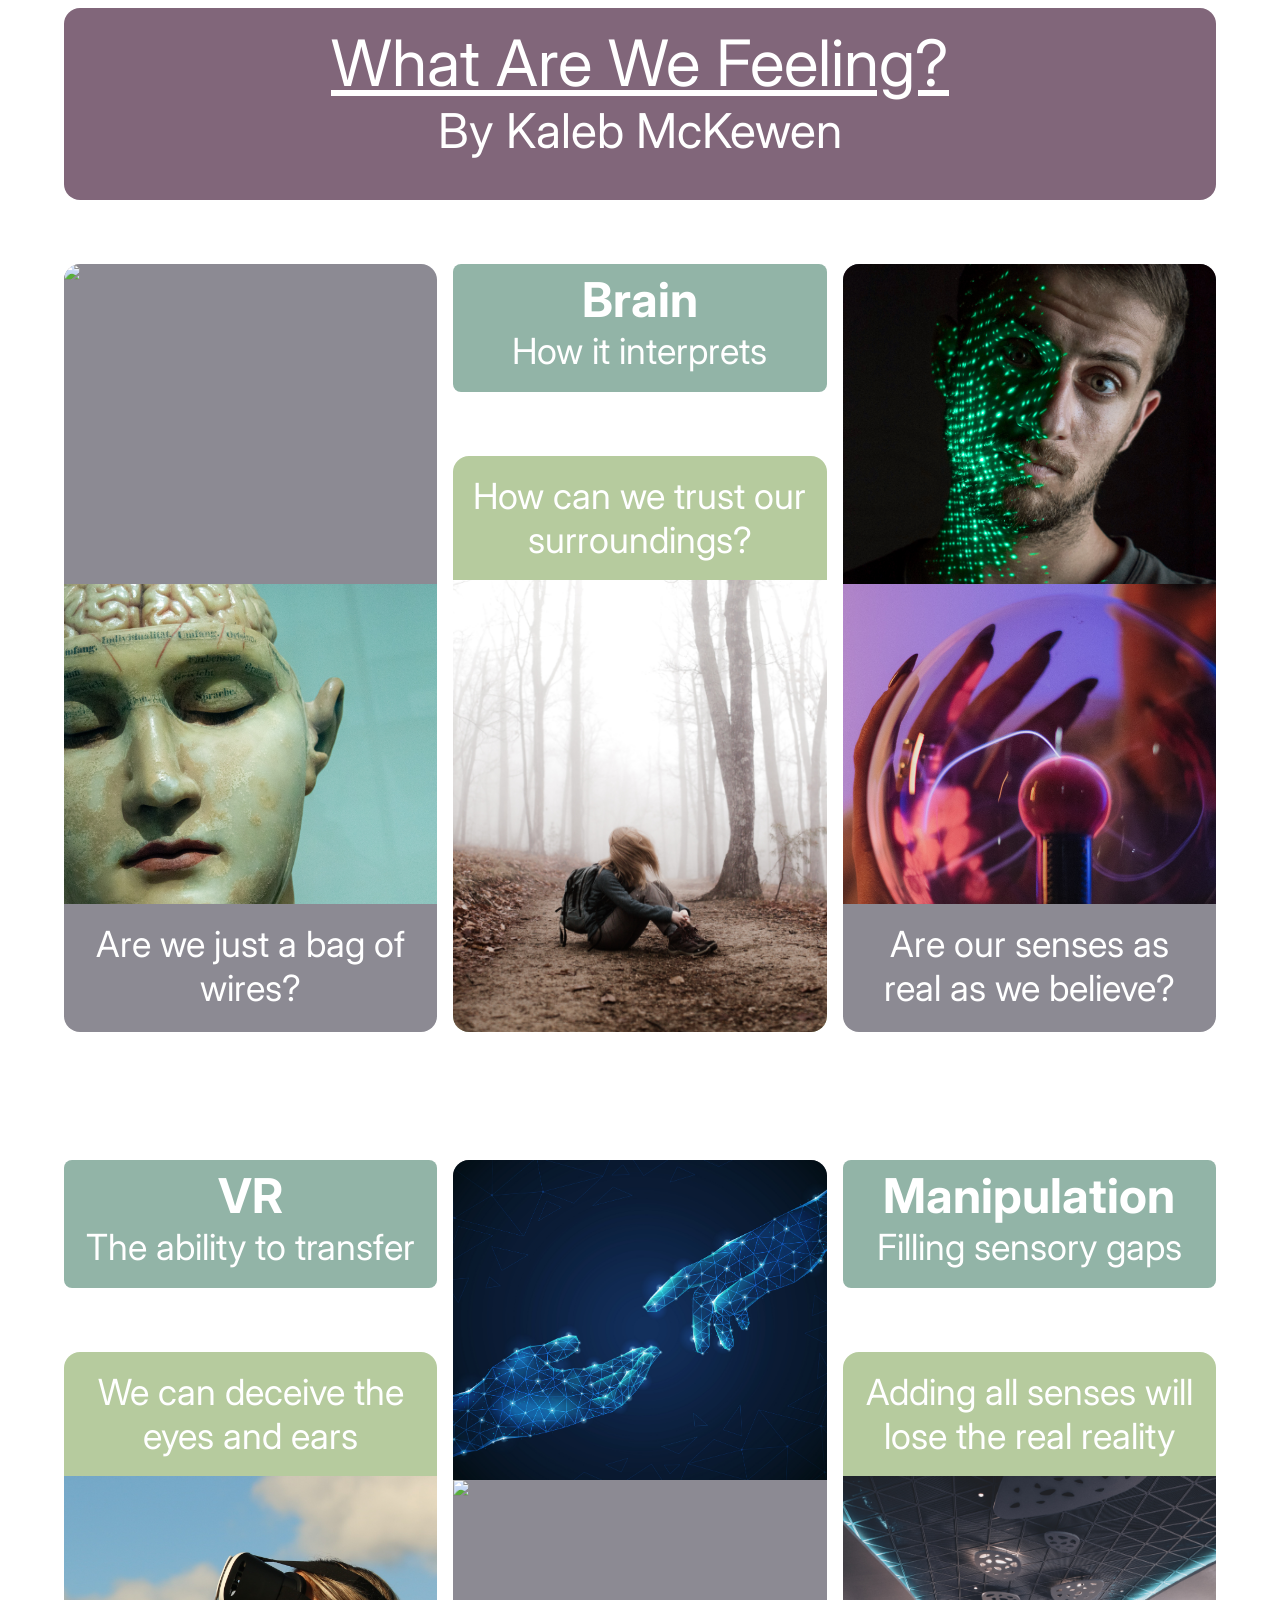
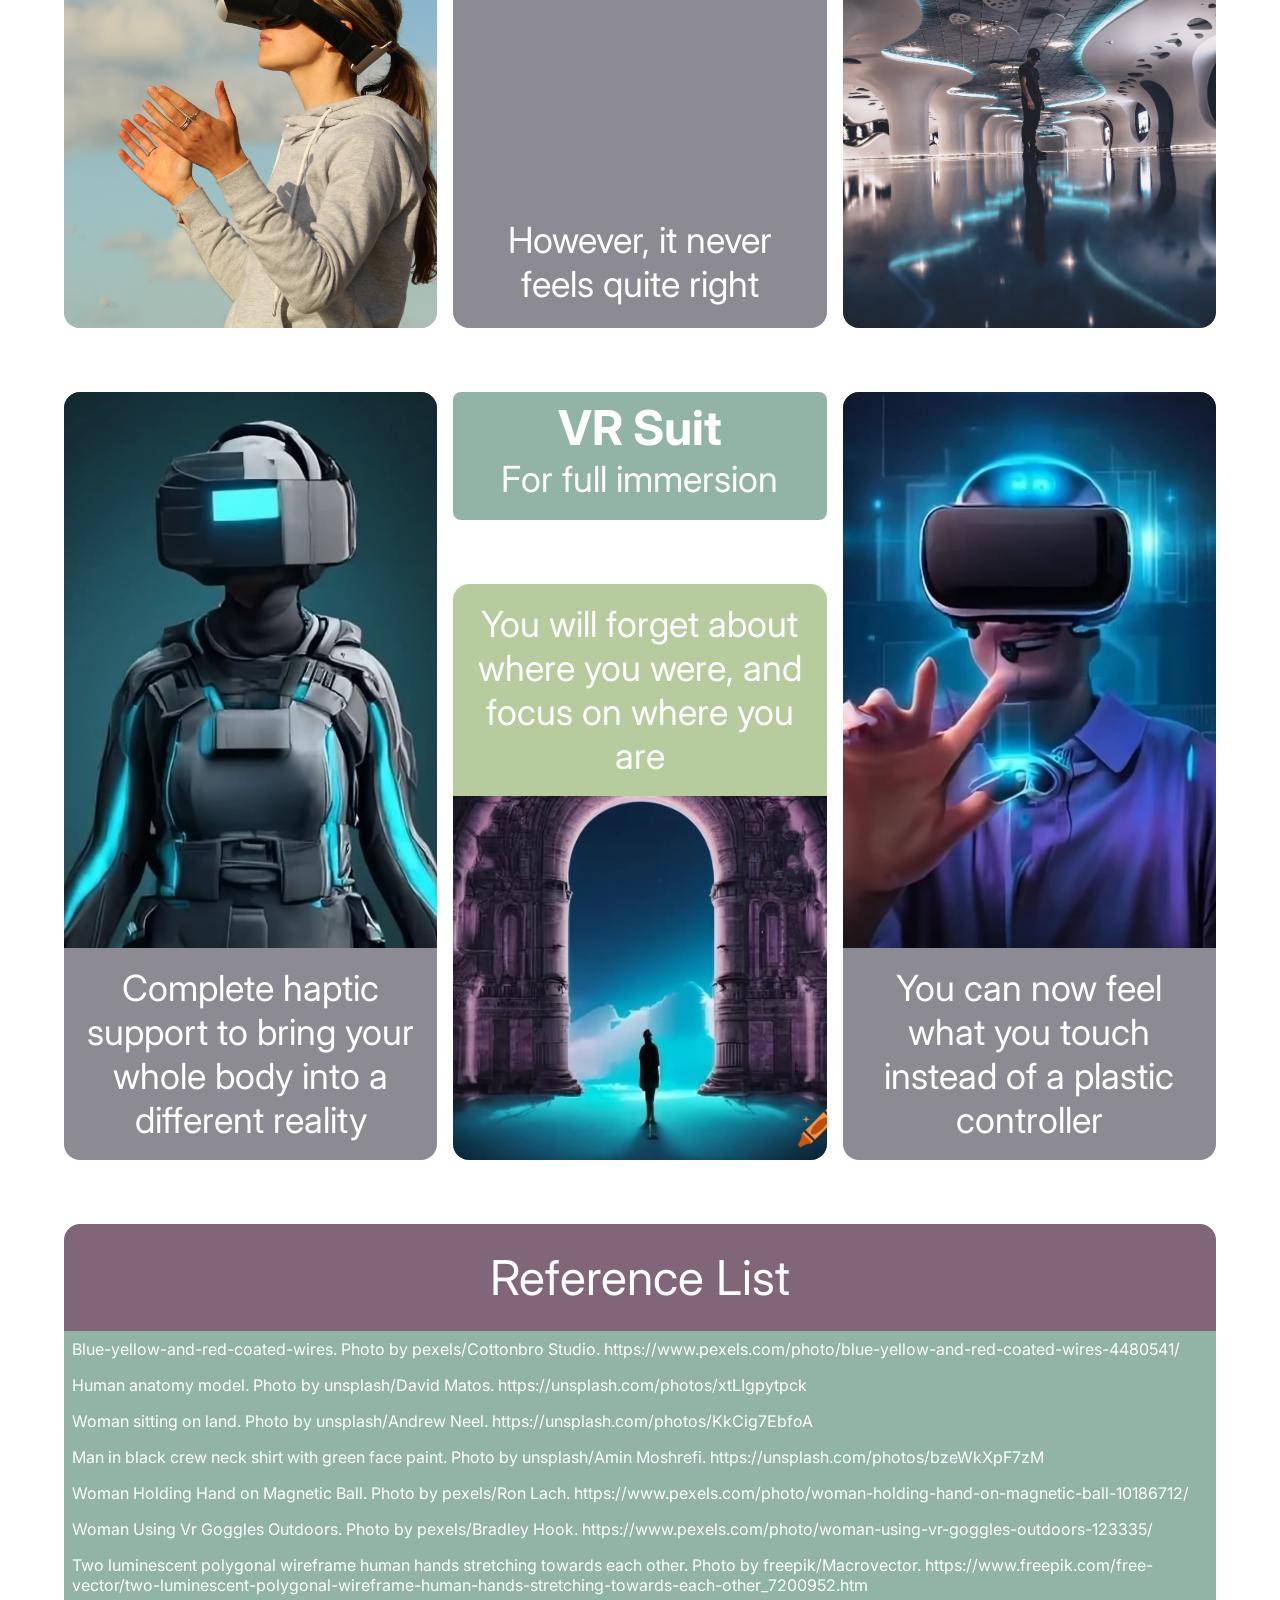
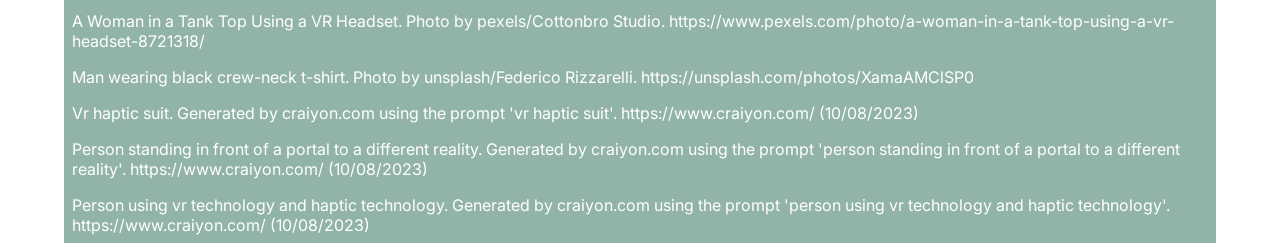
==== commit 50f6dc4c: "Fixed text formatting Finalised text" ====
--- a/index.html
+++ b/index.html
@@ -14,7 +14,7 @@
   <div class="main-container-1">
 
     <div class="banner" id="banner">
-      <div class="banner-title">What are we feeling?</div>
+      <div class="banner-title">What Are We Feeling?</div>
       <div class="banner-subtitle">By Kaleb McKewen</div>
     </div>
 
@@ -27,12 +27,12 @@
     </div>
 
     <div class="section-title" id="section1title">
-      <div class="section-title-top">BRAIN</div>
+      <div class="section-title-top">Brain</div>
       <div class="section-title-bottom">How it interprets</div>
     </div>
 
     <div class="single-picture-section" id="section2">
-      <div class="section-blurb">How can we trust what surrounds us?</div>
+      <div class="section-blurb">How can we trust our surroundings?</div>
       <img class="section-picture" id="image3" src="./images/image3.jpg"></img>
     </div>
 
@@ -60,42 +60,42 @@
         <img class="section-picture1" id="image7" src="./images/image7.jpg"></img>
         <img class="section-picture2" id="image8" src="./images/image8.jpg"></img>
       </div>
-      <div class="section-blurb">However it never feels quite right</div>
+      <div class="section-blurb">However, it never feels quite right</div>
     </div>
 
     <div class="section-title" id="section6title">
       <div class="section-title-top">Manipulation</div>
-      <div class="section-title-bottom">Filling the missing</div>
+      <div class="section-title-bottom">Filling sensory gaps</div>
     </div>
 
     <div class="single-picture-section" id="section6">
-      <div class="section-blurb">Adding all senses will loose the real reality</div>
+      <div class="section-blurb">Adding all senses will lose the real reality</div>
       <img class="section-picture" id="image9" src="./images/image9.jpg"></img>
     </div>
 
     <div class="large-picture-section" id="section7">
       <img class="section-picture" id="image10" src="./images/image10.jpg"></img>
-      <div class="section-blurb">Full haptic support to bring your whole body to a different reality</div>
+      <div class="section-blurb">Complete haptic support to bring your whole body into a different reality</div>
     </div>
 
     <div class="section-title" id="section8title">
-      <div class="section-title-top">Full VR Suit</div>
+      <div class="section-title-top">VR Suit</div>
       <div class="section-title-bottom">For full immersion</div>
     </div>
 
     <div class="single-picture-section" id="section8">
-      <div class="section-blurb">You will forget about where you were and focus on where you are</div>
+      <div class="section-blurb">You will forget about where you were, and focus on where you are</div>
       <img class="section-picture" id="image11" src="./images/image11.jpg"></img>
     </div>
 
     <div class="large-picture-section" id="section9">
       <img class="section-picture" id="image12" src="./images/image12.jpg"></img>
-      <div class="section-blurb">You can now feel what you touch rather than a plastic controller</div>
+      <div class="section-blurb">You can now feel what you touch instead of a plastic controller</div>
     </div>
 
 
     <div class="references" id="references">
-      <div class="reference-title" id="reference-title">Reference list</div>
+      <div class="reference-title" id="reference-title">Reference List</div>
       <div class=reference-list>Blue-yellow-and-red-coated-wires. Photo by pexels/Cottonbro Studio.
         https://www.pexels.com/photo/blue-yellow-and-red-coated-wires-4480541/</div>
       <div class=reference-list>Human anatomy model. Photo by unsplash/David Matos.
--- a/style.css
+++ b/style.css
@@ -25,6 +25,7 @@
 
 .banner-title {
     font-size: 4em;
+    text-decoration: underline;
 }
 
 .banner-subtitle {
@@ -110,10 +111,11 @@
     text-align: center;
     padding-top: 0.4em;
     border-radius: 0.5em;
+    
 }
 
 .section-title-top {
-    text-decoration: underline;
+    font-weight: bold;
     font-size: 3em;
 }
 
